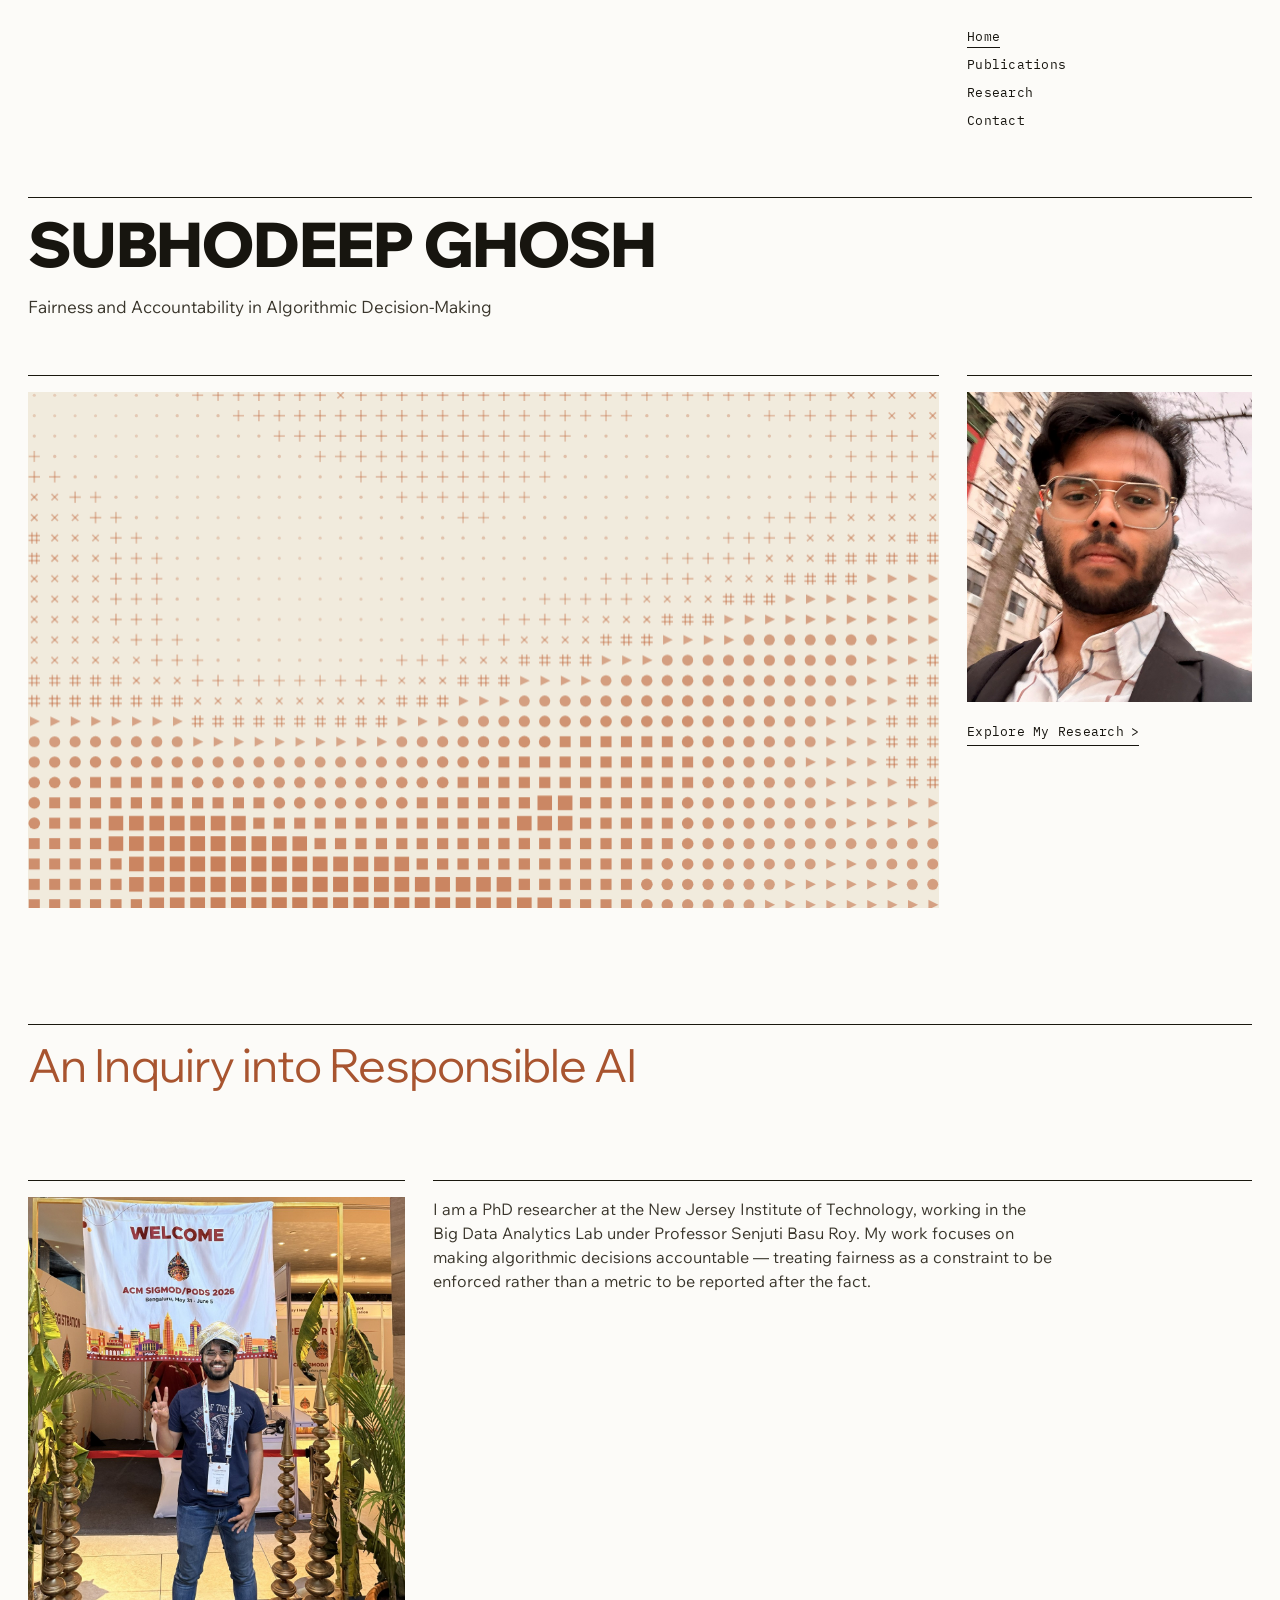
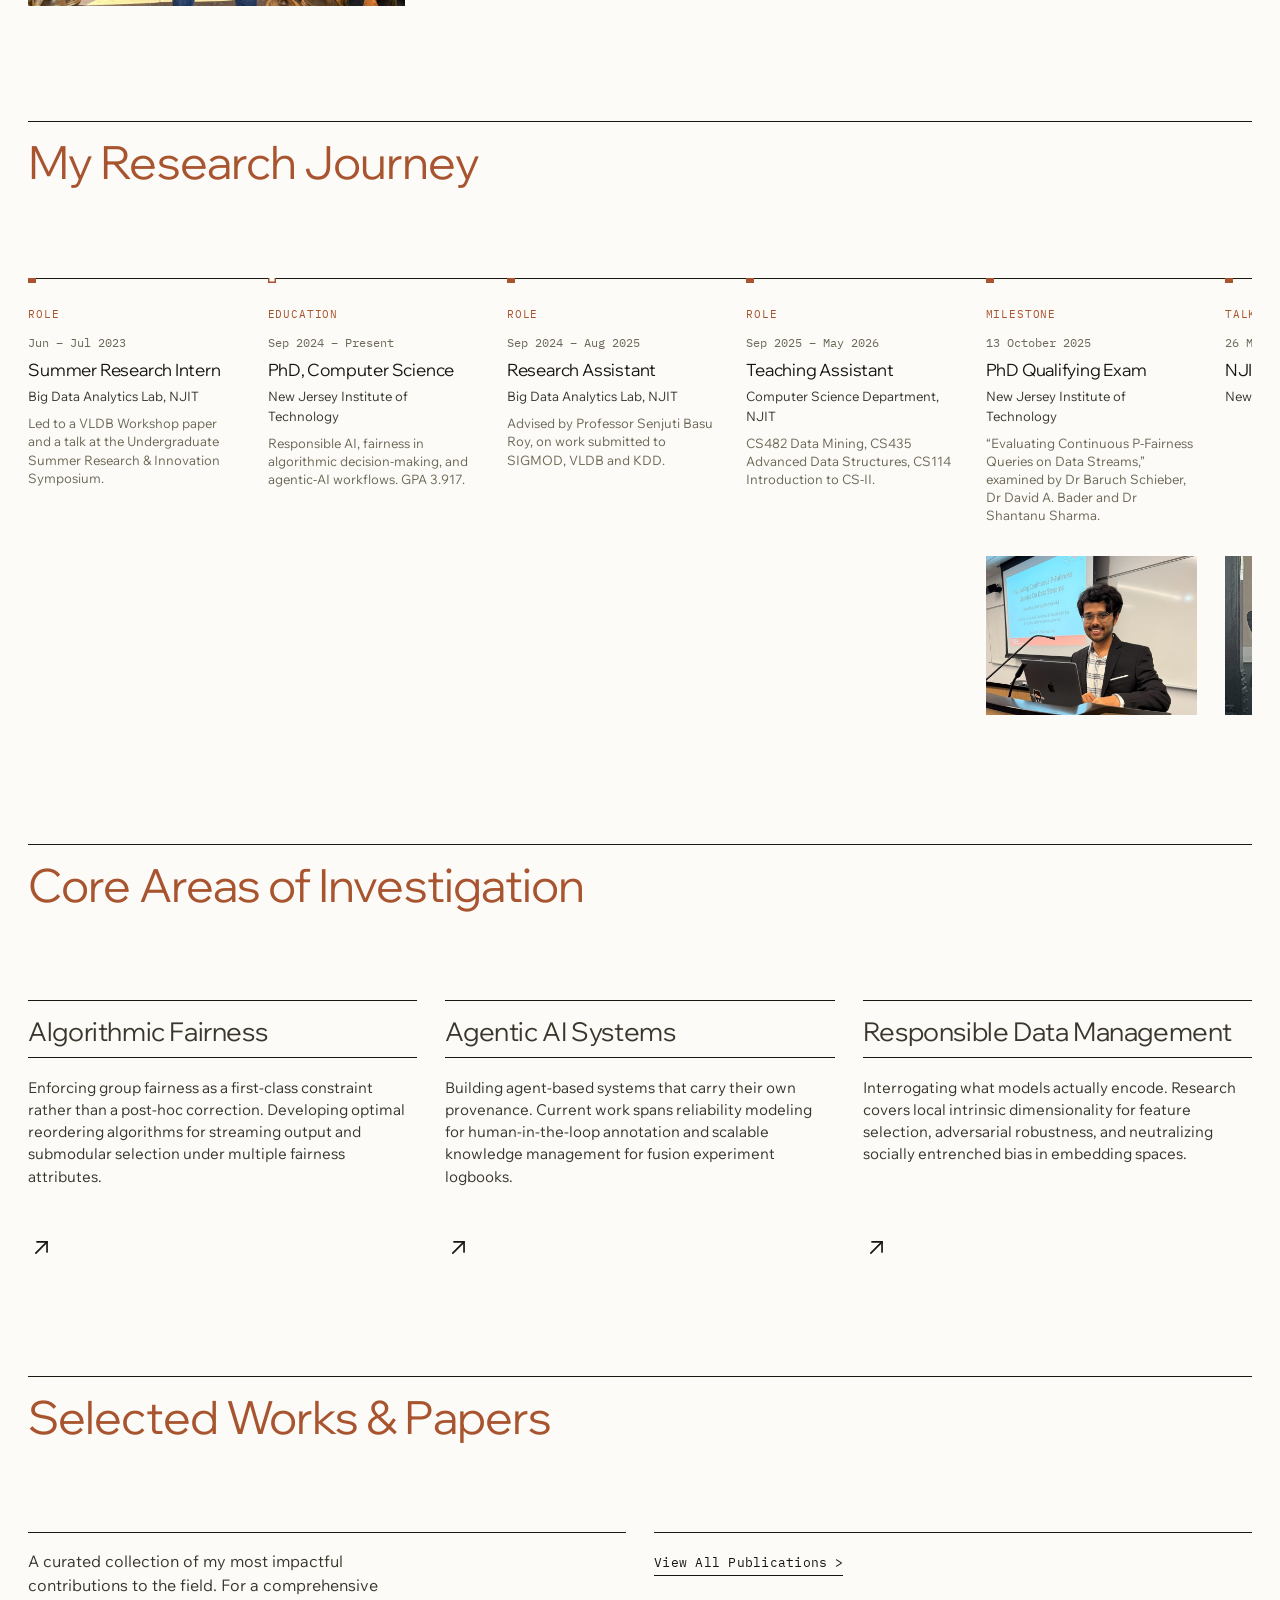
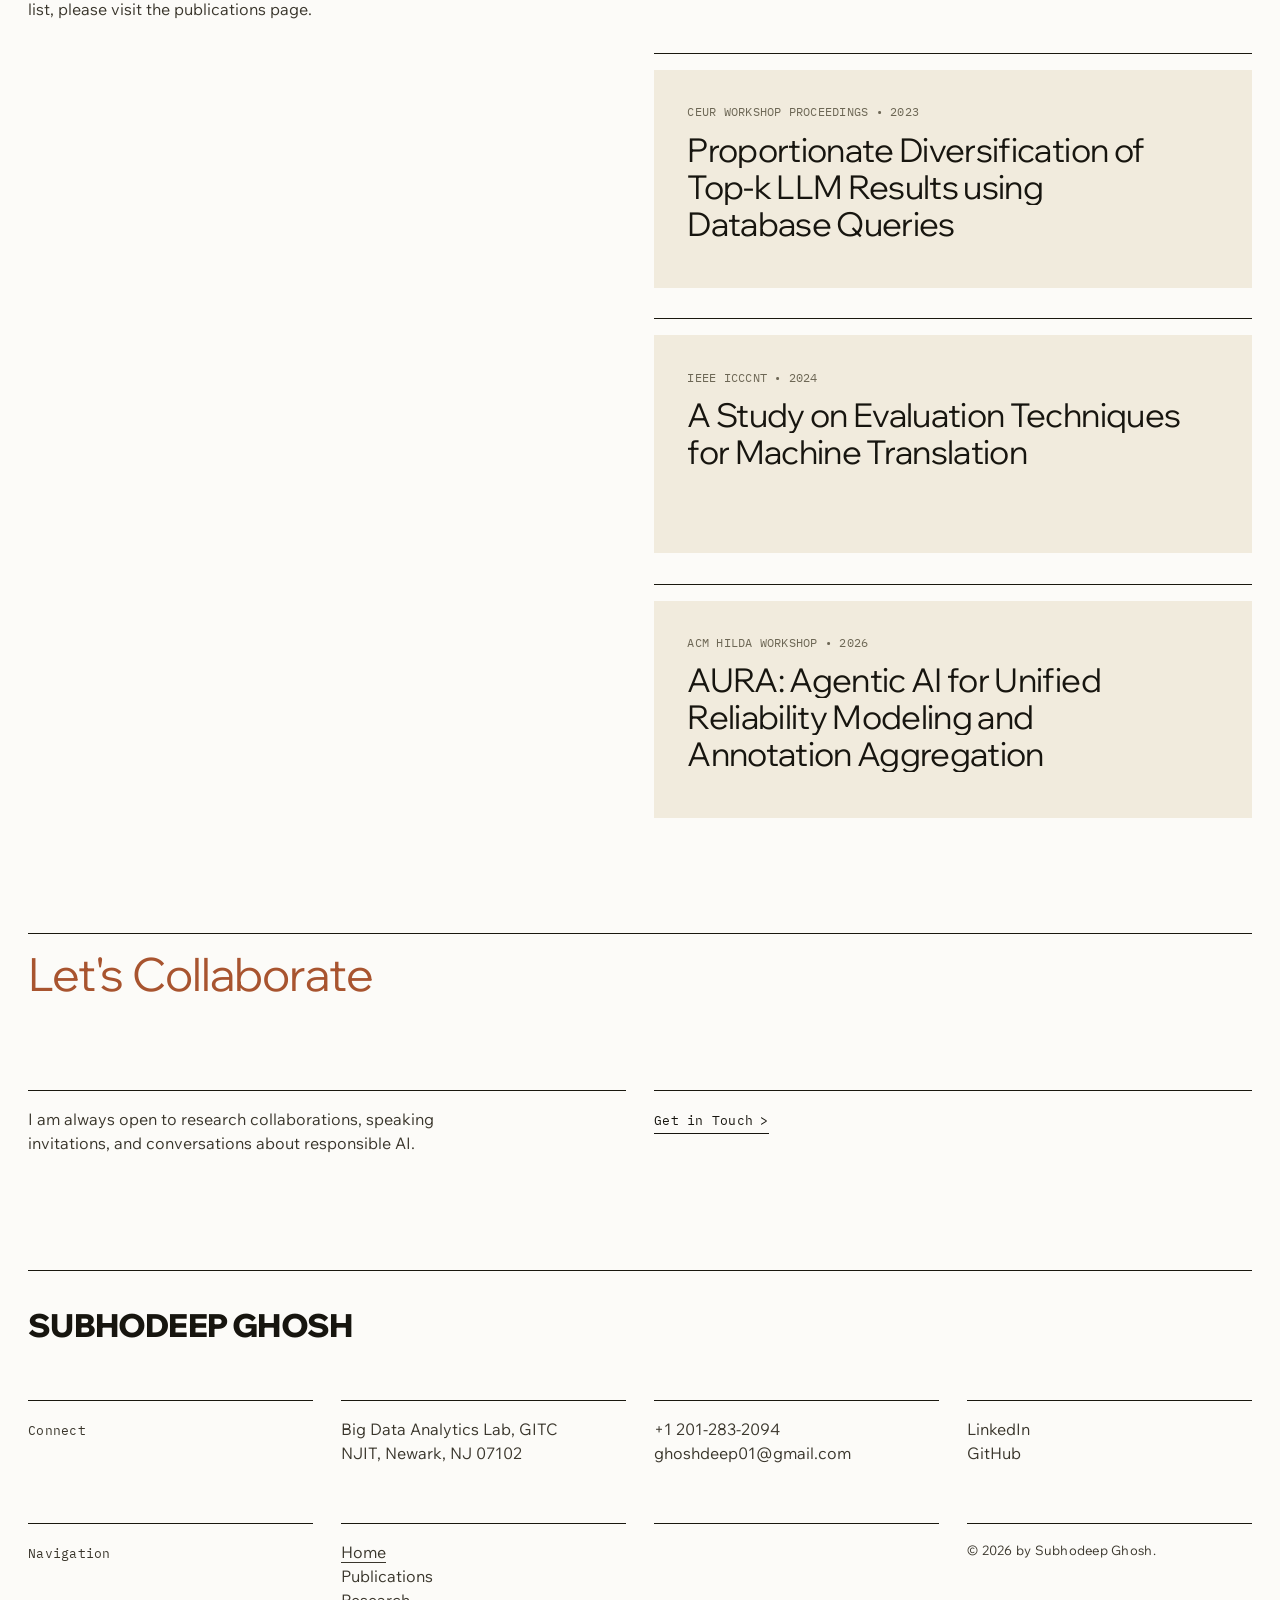
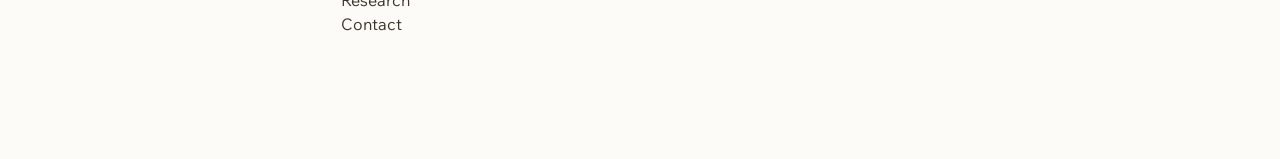
==== index.html @ e64901cf "Add portfolio site Static two-page site built from the supplied reference template: home (hero, abou" ====
<!DOCTYPE html>
<html lang="en">
<head>
<meta charset="utf-8">
<meta name="viewport" content="width=device-width, initial-scale=1">
<title>Subhodeep Ghosh — Fairness and Accountability in Algorithmic Decision-Making</title>
<meta name="description" content="PhD researcher at NJIT working on responsible AI, algorithmic fairness, and agentic-AI workflows.">

<link rel="preconnect" href="https://fonts.googleapis.com">
<link rel="preconnect" href="https://fonts.gstatic.com" crossorigin>
<link href="https://fonts.googleapis.com/css2?family=Wix+Madefor+Display:wght@400..800&family=Wix+Madefor+Text:wght@400..600&family=IBM+Plex+Mono:wght@400;500&display=swap" rel="stylesheet">

<link rel="stylesheet" href="assets/css/style.css">
</head>
<body>

<a class="skip-link" href="#main">Skip to content</a>

<!-- ========== HEADER ========== -->
<header class="site-header">
  <div class="shell header-inner">

    <nav class="site-nav" aria-label="Primary">
      <ul>
        <li><a href="#top" class="is-active" aria-current="page">Home</a></li>
        <li><a href="#publications">Publications</a></li>
        <li><a href="research.html">Research</a></li>
        <li><a href="#contact">Contact</a></li>
      </ul>
    </nav>

  </div>
</header>

<main id="main">

  <!-- ========== HERO ========== -->
  <section class="hero" id="top">
    <div class="shell">

      <div class="hero-title rule-top reveal">
        <h1 class="display">Subhodeep Ghosh</h1>
        <p class="hero-tagline">Fairness and Accountability in Algorithmic Decision-Making</p>
      </div>

      <div class="hero-media">
        <figure class="hero-canvas-wrap rule-top reveal">
          <canvas class="pattern" width="1340" height="760"
                  data-bg="#F1EBDD" data-fg="#C0693F" data-set="mixed"
                  data-seed="7.2" data-cell="26" data-focus="0.48,1.04" data-spread="1.05" data-stretch="1.9"
                  aria-hidden="true"></canvas>
        </figure>

        <div class="hero-side rule-top reveal" data-delay="120">
          <figure class="hero-portrait">
            <!-- swap to portrait-bw.jpg for the reference template's monochrome look -->
            <img src="assets/img/portrait.jpg" alt="Portrait of Subhodeep Ghosh"
                 width="1100" height="1198" fetchpriority="high">
          </figure>
          <a class="arrow-link" href="research.html">Explore My Research</a>
        </div>
      </div>

    </div>
  </section>

  <!-- ========== ABOUT ========== -->
  <section class="section section--about" id="about">
    <div class="shell">

      <div class="section-head rule-top reveal">
        <h2 class="heading">An Inquiry into Responsible AI</h2>
      </div>

      <div class="about-grid">
        <figure class="about-figure rule-top reveal">
          <img src="assets/img/sigmod-2026.jpg" loading="lazy"
               alt="Subhodeep Ghosh at the ACM SIGMOD/PODS 2026 conference in Bengaluru"
               width="1160" height="1260">
        </figure>

        <div class="about-copy rule-top reveal" data-delay="120">
          <p class="lede">
            I am a PhD researcher at the New Jersey Institute of Technology, working in the Big
            Data Analytics Lab under Professor Senjuti Basu Roy. My work focuses on making
            algorithmic decisions accountable — treating fairness as a constraint to be enforced
            rather than a metric to be reported after the fact.
          </p>
        </div>
      </div>

    </div>
  </section>

  <!-- ========== CHRONOLOGY ========== -->
  <section class="section section--timeline" id="journey">
    <div class="shell">

      <div class="section-head rule-top reveal">
        <h2 class="heading">My Research Journey</h2>
      </div>

      <div class="timeline reveal">
        <ol class="timeline-track">

          <li class="tl-item">
            <span class="tl-kind">Role</span>
            <p class="tl-date">Jun &ndash; Jul 2023</p>
            <h3 class="tl-title">Summer Research Intern</h3>
            <p class="tl-org">Big Data Analytics Lab, NJIT</p>
            <p class="tl-note">
              Led to a VLDB Workshop paper and a talk at the Undergraduate Summer Research
              &amp; Innovation Symposium.
            </p>
          </li>

          <li class="tl-item is-current">
            <span class="tl-kind">Education</span>
            <p class="tl-date">Sep 2024 &ndash; Present</p>
            <h3 class="tl-title">PhD, Computer Science</h3>
            <p class="tl-org">New Jersey Institute of Technology</p>
            <p class="tl-note">
              Responsible AI, fairness in algorithmic decision-making, and agentic-AI
              workflows. GPA 3.917.
            </p>
          </li>

          <li class="tl-item">
            <span class="tl-kind">Role</span>
            <p class="tl-date">Sep 2024 &ndash; Aug 2025</p>
            <h3 class="tl-title">Research Assistant</h3>
            <p class="tl-org">Big Data Analytics Lab, NJIT</p>
            <p class="tl-note">
              Advised by Professor Senjuti Basu Roy, on work submitted to SIGMOD, VLDB
              and KDD.
            </p>
          </li>

          <li class="tl-item">
            <span class="tl-kind">Role</span>
            <p class="tl-date">Sep 2025 &ndash; May 2026</p>
            <h3 class="tl-title">Teaching Assistant</h3>
            <p class="tl-org">Computer Science Department, NJIT</p>
            <p class="tl-note">
              CS482 Data Mining, CS435 Advanced Data Structures, CS114 Introduction to CS-II.
            </p>
          </li>

          <li class="tl-item">
            <span class="tl-kind">Milestone</span>
            <p class="tl-date">13 October 2025</p>
            <h3 class="tl-title">PhD Qualifying Exam</h3>
            <p class="tl-org">New Jersey Institute of Technology</p>
            <p class="tl-note">
              &ldquo;Evaluating Continuous P-Fairness Queries on Data Streams,&rdquo; examined by
              Dr Baruch Schieber, Dr David A. Bader and Dr Shantanu Sharma.
            </p>
            <figure class="tl-media">
              <img src="assets/img/qualifying-exam.jpg" loading="lazy"
                   alt="Subhodeep Ghosh presenting his PhD qualifying exam at NJIT"
                   width="800" height="600">
            </figure>
          </li>

          <li class="tl-item">
            <span class="tl-kind">Talk</span>
            <p class="tl-date">26 March 2026</p>
            <h3 class="tl-title">NJIT AI Exploration Day</h3>
            <p class="tl-org">Newark, New Jersey</p>
            <figure class="tl-media">
              <img src="assets/img/ai-exploration-day.jpg" loading="lazy"
                   alt="Subhodeep Ghosh speaking at the podium during NJIT AI Exploration Day"
                   width="800" height="600">
            </figure>
          </li>

          <li class="tl-item">
            <span class="tl-kind">Talk</span>
            <p class="tl-date">27 March 2026</p>
            <h3 class="tl-title">NYU Responsible AI Day</h3>
            <p class="tl-org">New York, New York</p>
            <figure class="tl-media">
              <img src="assets/img/nyu-responsible-ai-day.jpg" loading="lazy"
                   alt="Subhodeep Ghosh with fellow presenters at NYU Responsible AI Day"
                   width="800" height="600">
            </figure>
          </li>

          <li class="tl-item">
            <span class="tl-kind">Talk</span>
            <p class="tl-date">4 June 2026</p>
            <h3 class="tl-title">ACM SIGMOD/PODS 2026</h3>
            <p class="tl-org">Bengaluru, India</p>
            <figure class="tl-media">
              <img src="assets/img/sigmod-2026-talk.jpg" loading="lazy"
                   alt="Subhodeep Ghosh presenting AURA at ACM SIGMOD/PODS 2026 in Bengaluru"
                   width="800" height="600">
            </figure>
          </li>

        </ol>
      </div>

    </div>
  </section>

  <!-- ========== RESEARCH ========== -->
  <section class="section section--research" id="research">
    <div class="shell">

      <div class="section-head rule-top reveal">
        <h2 class="heading">Core Areas of Investigation</h2>
      </div>

      <div class="research-grid">

        <article class="research-card rule-top reveal">
          <h3 class="research-title rule-bottom">Algorithmic Fairness</h3>
          <p>
            Enforcing group fairness as a first-class constraint rather than a post-hoc
            correction. Developing optimal reordering algorithms for streaming output and
            submodular selection under multiple fairness attributes.
          </p>
          <a class="card-link" href="research.html#reordering-stream"
             aria-label="See Algorithmic Fairness projects on the research page">
            <svg viewBox="0 0 24 24" fill="none" stroke="currentColor" stroke-width="1.5"
                 stroke-linecap="round" stroke-linejoin="round" aria-hidden="true">
              <path d="M7 17 17 7"/><path d="M8 7h9v9"/>
            </svg>
          </a>
        </article>

        <article class="research-card rule-top reveal" data-delay="110">
          <h3 class="research-title rule-bottom">Agentic AI Systems</h3>
          <p>
            Building agent-based systems that carry their own provenance. Current work spans
            reliability modeling for human-in-the-loop annotation and scalable knowledge
            management for fusion experiment logbooks.
          </p>
          <a class="card-link" href="research.html#fusion-knowledge"
             aria-label="See Agentic AI Systems projects on the research page">
            <svg viewBox="0 0 24 24" fill="none" stroke="currentColor" stroke-width="1.5"
                 stroke-linecap="round" stroke-linejoin="round" aria-hidden="true">
              <path d="M7 17 17 7"/><path d="M8 7h9v9"/>
            </svg>
          </a>
        </article>

        <article class="research-card rule-top reveal" data-delay="220">
          <h3 class="research-title rule-bottom">Responsible Data Management</h3>
          <p>
            Interrogating what models actually encode. Research covers local intrinsic
            dimensionality for feature selection, adversarial robustness, and neutralizing
            socially entrenched bias in embedding spaces.
          </p>
          <a class="card-link" href="research.html#lid-feature-selection"
             aria-label="See Responsible Data Management projects on the research page">
            <svg viewBox="0 0 24 24" fill="none" stroke="currentColor" stroke-width="1.5"
                 stroke-linecap="round" stroke-linejoin="round" aria-hidden="true">
              <path d="M7 17 17 7"/><path d="M8 7h9v9"/>
            </svg>
          </a>
        </article>

      </div>

    </div>
  </section>

  <!-- ========== PUBLICATIONS ========== -->
  <section class="section section--works" id="publications">
    <div class="shell">

      <div class="section-head rule-top reveal">
        <h2 class="heading">Selected Works &amp; Papers</h2>
      </div>

      <div class="works-grid">

        <div class="works-aside">
          <div class="works-aside-inner rule-top reveal">
            <p>
              A curated collection of my most impactful contributions to the field. For a
              comprehensive list, please visit the publications page.
            </p>
          </div>
        </div>

        <div class="works-list">

          <div class="works-cta rule-top reveal">
            <a class="arrow-link" href="#publications">View All Publications</a>
          </div>

          <article class="pub rule-top reveal">
            <a class="pub-card" target="_blank" rel="noopener" href="https://ceur-ws.org/Vol-3462/">
              <p class="pub-meta">CEUR Workshop Proceedings &bull; 2023</p>
              <h3 class="pub-title lines">
                <span class="line"><span>Proportionate Diversification of</span></span>
                <span class="line"><span>Top-k LLM Results using</span></span>
                <span class="line"><span>Database Queries</span></span>
              </h3>
            </a>
          </article>

          <article class="pub rule-top reveal">
            <a class="pub-card" target="_blank" rel="noopener" href="https://doi.org/10.1109/ICCCNT61001.2024.10723917">
              <p class="pub-meta">IEEE ICCCNT &bull; 2024</p>
              <h3 class="pub-title lines">
                <span class="line"><span>A Study on Evaluation Techniques</span></span>
                <span class="line"><span>for Machine Translation</span></span>
              </h3>
            </a>
          </article>

          <article class="pub rule-top reveal">
            <a class="pub-card" target="_blank" rel="noopener" href="https://doi.org/10.1145/3814573.3814946">
              <p class="pub-meta">ACM HILDA Workshop &bull; 2026</p>
              <h3 class="pub-title lines">
                <span class="line"><span>AURA: Agentic AI for Unified</span></span>
                <span class="line"><span>Reliability Modeling and</span></span>
                <span class="line"><span>Annotation Aggregation</span></span>
              </h3>
            </a>
          </article>

        </div>
      </div>

    </div>
  </section>

  <!-- ========== CONTACT ========== -->
  <section class="section section--contact" id="contact">
    <div class="shell">

      <div class="section-head rule-top reveal">
        <h2 class="heading">Let's Collaborate</h2>
      </div>

      <div class="contact-grid">
        <div class="rule-top reveal">
          <p class="lede">
            I am always open to research collaborations, speaking<br>
            invitations, and conversations about responsible AI.
          </p>
        </div>
        <div class="rule-top reveal" data-delay="120">
          <a class="arrow-link" href="mailto:ghoshdeep01@gmail.com">Get in Touch</a>
        </div>
      </div>

    </div>
  </section>

</main>

<!-- ========== FOOTER ========== -->
<footer class="site-footer">
  <div class="shell">

    <div class="footer-brand rule-top">
      <span class="footer-wordmark">Subhodeep Ghosh</span>
    </div>

    <div class="footer-row">
      <div class="footer-cell rule-top"><span class="label">Connect</span></div>
      <div class="footer-cell rule-top">
        <address>Big Data Analytics Lab, GITC<br>NJIT, Newark, NJ 07102</address>
      </div>
      <div class="footer-cell rule-top">
        <a href="tel:+12012832094">+1 201-283-2094</a><br>
        <a href="mailto:ghoshdeep01@gmail.com">ghoshdeep01@gmail.com</a>
      </div>
      <div class="footer-cell rule-top">
        <a href="https://www.linkedin.com/in/subhodeep-ghosh-461b14257/" target="_blank" rel="noopener">LinkedIn</a><br>
        <a href="https://github.com/Subhodeep01" target="_blank" rel="noopener">GitHub</a>
      </div>
    </div>

    <div class="footer-row">
      <div class="footer-cell rule-top"><span class="label">Navigation</span></div>
      <div class="footer-cell rule-top">
        <a href="#top" class="is-active">Home</a><br>
        <a href="#publications">Publications</a><br>
        <a href="research.html">Research</a><br>
        <a href="#contact">Contact</a>
      </div>
      <!-- kept empty so the copyright stays in column 4 -->
      <div class="footer-cell rule-top"></div>
      <div class="footer-cell rule-top">
        <p class="footer-legal">&copy; 2026 by Subhodeep Ghosh.</p>
      </div>
    </div>

  </div>
</footer>

<script src="assets/js/main.js"></script>
</body>
</html>
---- assets/css/style.css ----
/* =========================================================
   Dr. Kaelen Valerius — Portfolio
   Editorial / Swiss-grid template
   ---------------------------------------------------------
   1.  Tokens
   2.  Reset & base
   3.  Type scale
   4.  Layout primitives (shell, rules, grids)
   5.  Header
   6.  Hero
   7.  About
   8.  Research
   9.  Publications
   10. Contact
   11. Footer
   12. Motion / reveal
   13. Responsive
   ========================================================= */


/* ---------- 1. Tokens ---------- */
:root {
  /* colour */
  /* "Ledger" — warm paper and oxblood. Chosen to echo records and
     provenance rather than the usual blue-violet AI palette, and to
     sit in the same warm family as the photography. */
  --bg:            #fcfbf8;   /* paper */
  --ink:           #17150f;
  --ink-soft:      #3a362c;
  --ink-muted:     #6d6755;   /* 4.75:1 on --surface, clears AA at 13px */
  --rule:          #1a180f;
  --rule-soft:     #dcd6c8;
  --surface:       #f1ebdd;   /* publication card */
  --accent:        #a8542f;   /* oxblood; 5.11:1 on --bg, clears AA at any size.
                                 The canvas bands use a lighter #C0693F on purpose —
                                 decorative marks, not text. */

  /* type */
  --font-display: "Wix Madefor Display", "Archivo", "Helvetica Neue", Helvetica, Arial, sans-serif;
  --font-body:    "Wix Madefor Text", "Archivo", "Helvetica Neue", Helvetica, Arial, sans-serif;
  --font-mono:    "IBM Plex Mono", "SFMono-Regular", Consolas, "Liberation Mono", monospace;

  /* rhythm */
  --gutter:       clamp(18px, 2.2vw, 40px);
  --col-gap:      clamp(20px, 2.2vw, 34px);
  --section-gap:  clamp(72px, 9vw, 150px);
  --head-gap:     clamp(48px, 7vw, 118px);
  --rule-pad:     16px;

  /* motion */
  --ease:  cubic-bezier(0.22, 0.61, 0.36, 1);
  --dur:   0.85s;
}


/* ---------- 2. Reset & base ---------- */
*, *::before, *::after { box-sizing: border-box; }

html { -webkit-text-size-adjust: 100%; scroll-behavior: smooth; }

body {
  margin: 0;
  background: var(--bg);
  color: var(--ink-soft);
  font-family: var(--font-body);
  font-size: clamp(14.5px, 1.25vw, 17px);
  line-height: 1.5;
  font-weight: 400;
  -webkit-font-smoothing: antialiased;
  -moz-osx-font-smoothing: grayscale;
  overflow-x: hidden;
}

img, canvas, svg { display: block; max-width: 100%; }
img { height: auto; }

p { margin: 0 0 1em; }
p:last-child { margin-bottom: 0; }

h1, h2, h3, h4 { margin: 0; font-weight: 400; }

a { color: inherit; }

address { font-style: normal; }

ul { margin: 0; padding: 0; list-style: none; }

.skip-link {
  position: absolute;
  left: -9999px;
  top: 0;
  z-index: 100;
  background: var(--ink);
  color: #fff;
  padding: 10px 16px;
  font-family: var(--font-mono);
  font-size: 13px;
}
.skip-link:focus { left: 0; }

:focus-visible {
  outline: 2px solid var(--ink);
  outline-offset: 3px;
}


/* ---------- 3. Type scale ---------- */
.display {
  font-family: var(--font-display);
  font-weight: 800;
  font-size: clamp(34px, 4.85vw, 104px);
  line-height: 0.98;
  letter-spacing: -0.028em;
  color: var(--ink);
  text-transform: uppercase;
}

.heading {
  font-family: var(--font-display);
  font-weight: 400;
  font-size: clamp(28px, 3.6vw, 76px);
  line-height: 1.08;
  letter-spacing: -0.02em;
  color: var(--accent);
}

.hero-tagline {
  font-size: clamp(15px, 1.32vw, 26px);
  line-height: 1.4;
  color: var(--ink-soft);
  margin: clamp(14px, 1.6vw, 24px) 0 0;
}

.lede {
  font-size: clamp(14.5px, 1.25vw, 17px);
  line-height: 1.5;
  color: var(--ink-soft);
  max-width: 62ch;
}

/* small mono label — nav, eyebrows, footer headers */
.label,
.pub-meta,
.site-nav a,
.arrow-link,
.footer-legal {
  font-family: var(--font-mono);
  font-size: clamp(13px, 0.95vw, 14.5px);
  letter-spacing: 0.02em;
  line-height: 1.55;
}


/* ---------- 4. Layout primitives ---------- */
.shell {
  width: 100%;
  max-width: 1920px;
  margin-inline: auto;
  padding-inline: var(--gutter);
}

/* The signature motif: a hairline above every block. */
.rule-top {
  border-top: 1px solid var(--rule);
  padding-top: var(--rule-pad);
}

.rule-bottom {
  border-bottom: 1px solid var(--rule);
  padding-bottom: 10px;
}

.section { padding-block: var(--section-gap) 0; }

.section-head { margin-bottom: var(--head-gap); }


/* ---------- 5. Header ---------- */
.site-header { padding-top: clamp(16px, 1.8vw, 26px); }

/* the nav sits on column 4 of the same grid the footer uses */
.header-inner {
  display: grid;
  grid-template-columns: repeat(4, minmax(0, 1fr));
  gap: var(--col-gap);
  align-items: start;
  padding-bottom: clamp(28px, 5vw, 82px);
}

.site-nav { grid-column: 4 / 5; }

.site-nav ul {
  display: flex;
  flex-direction: column;
  gap: 3px;
}

.site-nav a {
  display: inline-block;
  color: var(--ink);
  text-decoration: none;
  border-bottom: 1px solid transparent;
  transition: border-color 0.25s var(--ease);
}

.site-nav a.is-active,
.site-nav a:hover,
.site-nav a:focus-visible { border-bottom-color: currentColor; }


/* ---------- 6. Hero ---------- */
.hero-title { padding-bottom: clamp(22px, 3vw, 40px); }

/* canvas spans columns 1–3, portrait takes column 4 */
.hero-media {
  display: grid;
  grid-template-columns: repeat(4, minmax(0, 1fr));
  gap: var(--col-gap);
  align-items: start;
  padding-top: clamp(10px, 1.4vw, 20px);
}

.hero-canvas-wrap { margin: 0; grid-column: 1 / 4; }

.hero-side { grid-column: 4 / 5; }

.hero-canvas-wrap .pattern {
  width: 100%;
  height: auto;
  aspect-ratio: 1340 / 760;
}

.hero-side {
  display: flex;
  flex-direction: column;
  gap: clamp(16px, 1.6vw, 26px);
}

.hero-portrait { margin: 0; overflow: hidden; }

.hero-portrait img {
  width: 100%;
  aspect-ratio: 900 / 980;
  object-fit: cover;
  transform: scale(1.02);
  transition: transform 1.4s var(--ease);
}

.hero-portrait:hover img { transform: scale(1.06); }

/* arrow links — "Explore My Research >" */
.arrow-link {
  display: inline-flex;
  align-items: baseline;
  gap: 0.55em;
  color: var(--ink);
  text-decoration: none;
  border-bottom: 1px solid currentColor;
  padding-bottom: 2px;
  align-self: flex-start;
  width: max-content;
}

.arrow-link::after {
  content: ">";
  display: inline-block;
  transition: transform 0.35s var(--ease);
}

.arrow-link:hover::after,
.arrow-link:focus-visible::after { transform: translateX(5px); }


/* ---------- 7. About ---------- */
.about-grid {
  display: grid;
  grid-template-columns: minmax(0, 0.46fr) minmax(0, 1fr);
  gap: var(--col-gap);
  align-items: start;
}

.about-figure { margin: 0; overflow: hidden; }

.about-figure img {
  width: 100%;
  aspect-ratio: 1160 / 1260;
  object-fit: cover;
}

.about-copy { min-height: 1px; }


/* ---------- 8. Research ---------- */
.research-grid {
  display: grid;
  grid-template-columns: repeat(3, minmax(0, 1fr));
  gap: var(--col-gap);
  /* stretch (not start) so the cards share a height and the
     bottom link icons line up across all three */
  align-items: stretch;
}

.research-card { display: flex; flex-direction: column; }

.research-title {
  font-family: var(--font-display);
  font-weight: 400;
  font-size: clamp(21px, 2.05vw, 34px);
  line-height: 1.12;
  letter-spacing: -0.015em;
  color: var(--ink-soft);
  margin-bottom: clamp(14px, 1.5vw, 22px);
}

.research-card p {
  font-size: clamp(13.5px, 1.16vw, 16px);
  max-width: 46ch;
}

/* icon-only link out to the matching project on the research page.
   margin-top:auto floats it to the card's baseline so the three
   cards line up regardless of how long their copy runs. */
.card-link {
  margin-top: auto;
  padding-top: clamp(20px, 2.4vw, 36px);
  color: var(--ink);
  align-self: flex-start;
  line-height: 0;
}

.card-link svg {
  width: clamp(26px, 2.1vw, 34px);
  height: auto;
  transition: transform 0.35s var(--ease);
}

.card-link:hover svg,
.card-link:focus-visible svg { transform: translate(3px, -3px); }

/* icon + mono label, used for pre-print / repo links */
.icon-link {
  display: inline-flex;
  align-items: center;
  gap: 0.5em;
  font-family: var(--font-mono);
  font-size: clamp(12px, 0.9vw, 13.5px);
  letter-spacing: 0.02em;
  color: var(--ink);
  text-decoration: none;
  border-bottom: 1px solid currentColor;
  padding-bottom: 3px;
  width: max-content;
  max-width: 100%;
}

.icon-link svg {
  width: 1.15em;
  height: 1.15em;
  flex: none;
  transition: transform 0.35s var(--ease);
}

.icon-link:hover svg,
.icon-link:focus-visible svg { transform: translateX(2px); }


/* ---------- 8a. Research journey (horizontal timeline) ----------
   A scrolling row of entries hung off a single hairline axis.
   The axis is the track's border-top; each entry marks it with
   an accent tick.
   -------------------------------------------------------- */
.timeline {
  overflow-x: auto;
  overflow-y: hidden;
  scroll-snap-type: x proximity;
  padding-bottom: 14px;
  scrollbar-width: thin;
  scrollbar-color: var(--ink-muted) var(--rule-soft);
  -webkit-overflow-scrolling: touch;
}

.timeline::-webkit-scrollbar { height: 5px; }
.timeline::-webkit-scrollbar-track { background: var(--rule-soft); }
.timeline::-webkit-scrollbar-thumb { background: var(--ink-muted); }

.timeline-track {
  display: flex;
  gap: var(--col-gap);
  list-style: none;
  margin: 0;
  padding: 0;
  border-top: 1px solid var(--rule);
  width: max-content;
  min-width: 100%;
}

.tl-item {
  position: relative;
  display: flex;
  flex-direction: column;
  flex: 0 0 clamp(208px, 16.5vw, 276px);
  padding-top: clamp(20px, 2.2vw, 32px);
  scroll-snap-align: start;
}

/* tick straddling the axis */
.tl-item::before {
  content: "";
  position: absolute;
  top: -4px;
  left: 0;
  width: 8px;
  height: 8px;
  background: var(--accent);
}

/* the in-progress entry reads as an outline rather than a solid */
.tl-item.is-current::before {
  background: var(--bg);
  box-shadow: inset 0 0 0 1.5px var(--accent);
}

.tl-kind {
  display: block;
  font-family: var(--font-mono);
  font-size: clamp(10.5px, 0.72vw, 12px);
  letter-spacing: 0.08em;
  text-transform: uppercase;
  color: var(--accent);
  margin-bottom: clamp(8px, 0.9vw, 13px);
}

.tl-date {
  font-family: var(--font-mono);
  font-size: clamp(12px, 0.9vw, 13.5px);
  color: var(--ink-muted);
  margin-bottom: clamp(5px, 0.6vw, 9px);
}

.tl-title {
  font-family: var(--font-display);
  font-weight: 400;
  font-size: clamp(17px, 1.32vw, 23px);
  line-height: 1.16;
  letter-spacing: -0.012em;
  color: var(--ink);
  margin-bottom: clamp(5px, 0.6vw, 9px);
}

.tl-org {
  font-size: clamp(13px, 1.02vw, 15px);
  color: var(--ink-soft);
  margin-bottom: clamp(5px, 0.6vw, 9px);
}

.tl-note {
  font-size: clamp(12.5px, 0.95vw, 14px);
  line-height: 1.45;
  color: var(--ink-muted);
}

/* optional photo on an entry — sits last so the text of every
   entry stays aligned to the axis whether or not it has one */
/* margin-top:auto drops every photo to the foot of its entry.
   The row is a flex container, so all entries share a height —
   and since the photos share a width and a 4:3 ratio, aligning
   their bottoms aligns their tops too, regardless of how much
   text sits above them. */
.tl-media {
  margin: 0;
  margin-top: auto;
  padding-top: clamp(13px, 1.5vw, 20px);
  overflow: hidden;
}

.tl-media img {
  display: block;
  width: 100%;
  aspect-ratio: 4 / 3;
  object-fit: cover;
  transition: transform 1.2s var(--ease);
}

.tl-media:hover img { transform: scale(1.04); }

@media (max-width: 640px) {
  .tl-item { flex-basis: 76vw; }
}


/* ---------- 9. Publications ---------- */
.works-grid {
  display: grid;
  grid-template-columns: minmax(0, 1fr) minmax(0, 1fr);
  gap: var(--col-gap);
  align-items: start;
}

/* scrolls with the page — the reference does not pin this */
.works-aside-inner p { max-width: 37ch; }

.works-list { display: flex; flex-direction: column; }

.works-cta { padding-bottom: clamp(40px, 6vw, 92px); }

.pub { padding-bottom: clamp(20px, 2.4vw, 38px); }
.pub:last-child { padding-bottom: 0; }

.pub-card {
  display: block;
  background: var(--surface);
  text-decoration: none;
  padding: clamp(24px, 2.6vw, 44px);
  min-height: clamp(170px, 17vw, 264px);
  transition: background 0.4s var(--ease);
}

.pub-card:hover { background: #e9e1ce; }

.pub-meta {
  font-size: clamp(12px, 0.9vw, 13.5px);
  color: var(--ink-muted);
  text-transform: uppercase;
  margin-bottom: clamp(6px, 0.7vw, 12px);
}

.pub-title {
  font-family: var(--font-display);
  font-weight: 400;
  font-size: clamp(24px, 2.58vw, 50px);
  line-height: 1.12;
  letter-spacing: -0.02em;
  color: var(--ink);
}

/* masked line-by-line reveal */
.lines .line {
  display: block;
  overflow: hidden;
}

.lines .line > span {
  display: block;
  transform: translateY(110%);
  transition: transform 0.95s var(--ease);
  transition-delay: calc(var(--i, 0) * 90ms);
}

.reveal.is-in .lines .line > span,
.lines.is-in .line > span { transform: translateY(0); }


/* ---------- 10. Contact ---------- */
.contact-grid {
  display: grid;
  grid-template-columns: minmax(0, 1fr) minmax(0, 1fr);
  gap: var(--col-gap);
  align-items: start;
}


/* ---------- 11. Footer ---------- */
.site-footer {
  padding-top: var(--section-gap);
  padding-bottom: clamp(44px, 6vw, 96px);
}

.footer-brand {
  display: flex;
  align-items: center;
  gap: clamp(10px, 1vw, 18px);
  color: var(--ink);
  padding-top: clamp(24px, 3vw, 44px);
  padding-bottom: clamp(34px, 4.6vw, 72px);
}

.footer-wordmark {
  font-family: var(--font-display);
  font-weight: 800;
  font-size: clamp(20px, 2.5vw, 42px);
  letter-spacing: -0.025em;
  line-height: 1;
  text-transform: uppercase;
  color: var(--ink);
}

.footer-row {
  display: grid;
  grid-template-columns: repeat(4, minmax(0, 1fr));
  gap: var(--col-gap);
  padding-bottom: clamp(30px, 3.6vw, 58px);
}

.footer-cell { min-height: clamp(64px, 6vw, 96px); }

.footer-cell a {
  text-decoration: none;
  border-bottom: 1px solid transparent;
  transition: border-color 0.25s var(--ease);
}

.footer-cell a.is-active,
.footer-cell a:hover,
.footer-cell a:focus-visible { border-bottom-color: currentColor; }

.label { color: var(--ink-soft); }

.footer-legal { color: var(--ink-soft); font-family: var(--font-body); }


/* ---------- 12. Motion / reveal ---------- */
.reveal {
  opacity: 0;
  transform: translateY(28px);
  transition:
    opacity var(--dur) var(--ease),
    transform var(--dur) var(--ease);
  transition-delay: var(--reveal-delay, 0ms);
}

.reveal.is-in {
  opacity: 1;
  transform: none;
}

/* keep the canvas pattern from flashing before it paints */
.pattern { background: transparent; }

@media (prefers-reduced-motion: reduce) {
  html { scroll-behavior: auto; }

  .reveal { opacity: 1; transform: none; transition: none; }
  .lines .line > span { transform: none; transition: none; }
  .hero-portrait img { transition: none; transform: none; }
  .arrow-link::after { transition: none; }
}


/* ---------- 13. Responsive ---------- */
@media (max-width: 1100px) {
  .research-grid { grid-template-columns: repeat(2, minmax(0, 1fr)); }
  .research-grid .research-card:last-child { grid-column: 1 / -1; }
  .research-card p { max-width: 60ch; }
}

@media (max-width: 860px) {
  :root { --rule-pad: 13px; }

  .header-inner {
    display: flex;
    align-items: flex-start;
    justify-content: flex-end; /* nav is the only child */
    padding-bottom: 34px;
  }

  .site-nav ul { align-items: flex-end; }

  .hero-media,
  .about-grid,
  .works-grid,
  .contact-grid { grid-template-columns: minmax(0, 1fr); }

  .hero-canvas-wrap,
  .hero-side { grid-column: 1 / -1; }

  .hero-portrait img { aspect-ratio: 4 / 3; }

  .about-figure img { aspect-ratio: 4 / 3; }

  .research-grid { grid-template-columns: minmax(0, 1fr); }
  .research-grid .research-card:last-child { grid-column: auto; }

  .works-aside { margin-bottom: clamp(30px, 6vw, 54px); }

  .footer-row { grid-template-columns: repeat(2, minmax(0, 1fr)); }
}

@media (max-width: 520px) {
  .footer-row { grid-template-columns: minmax(0, 1fr); }
  .footer-cell { min-height: 0; padding-bottom: 4px; }
  .footer-row { gap: 22px; }
}
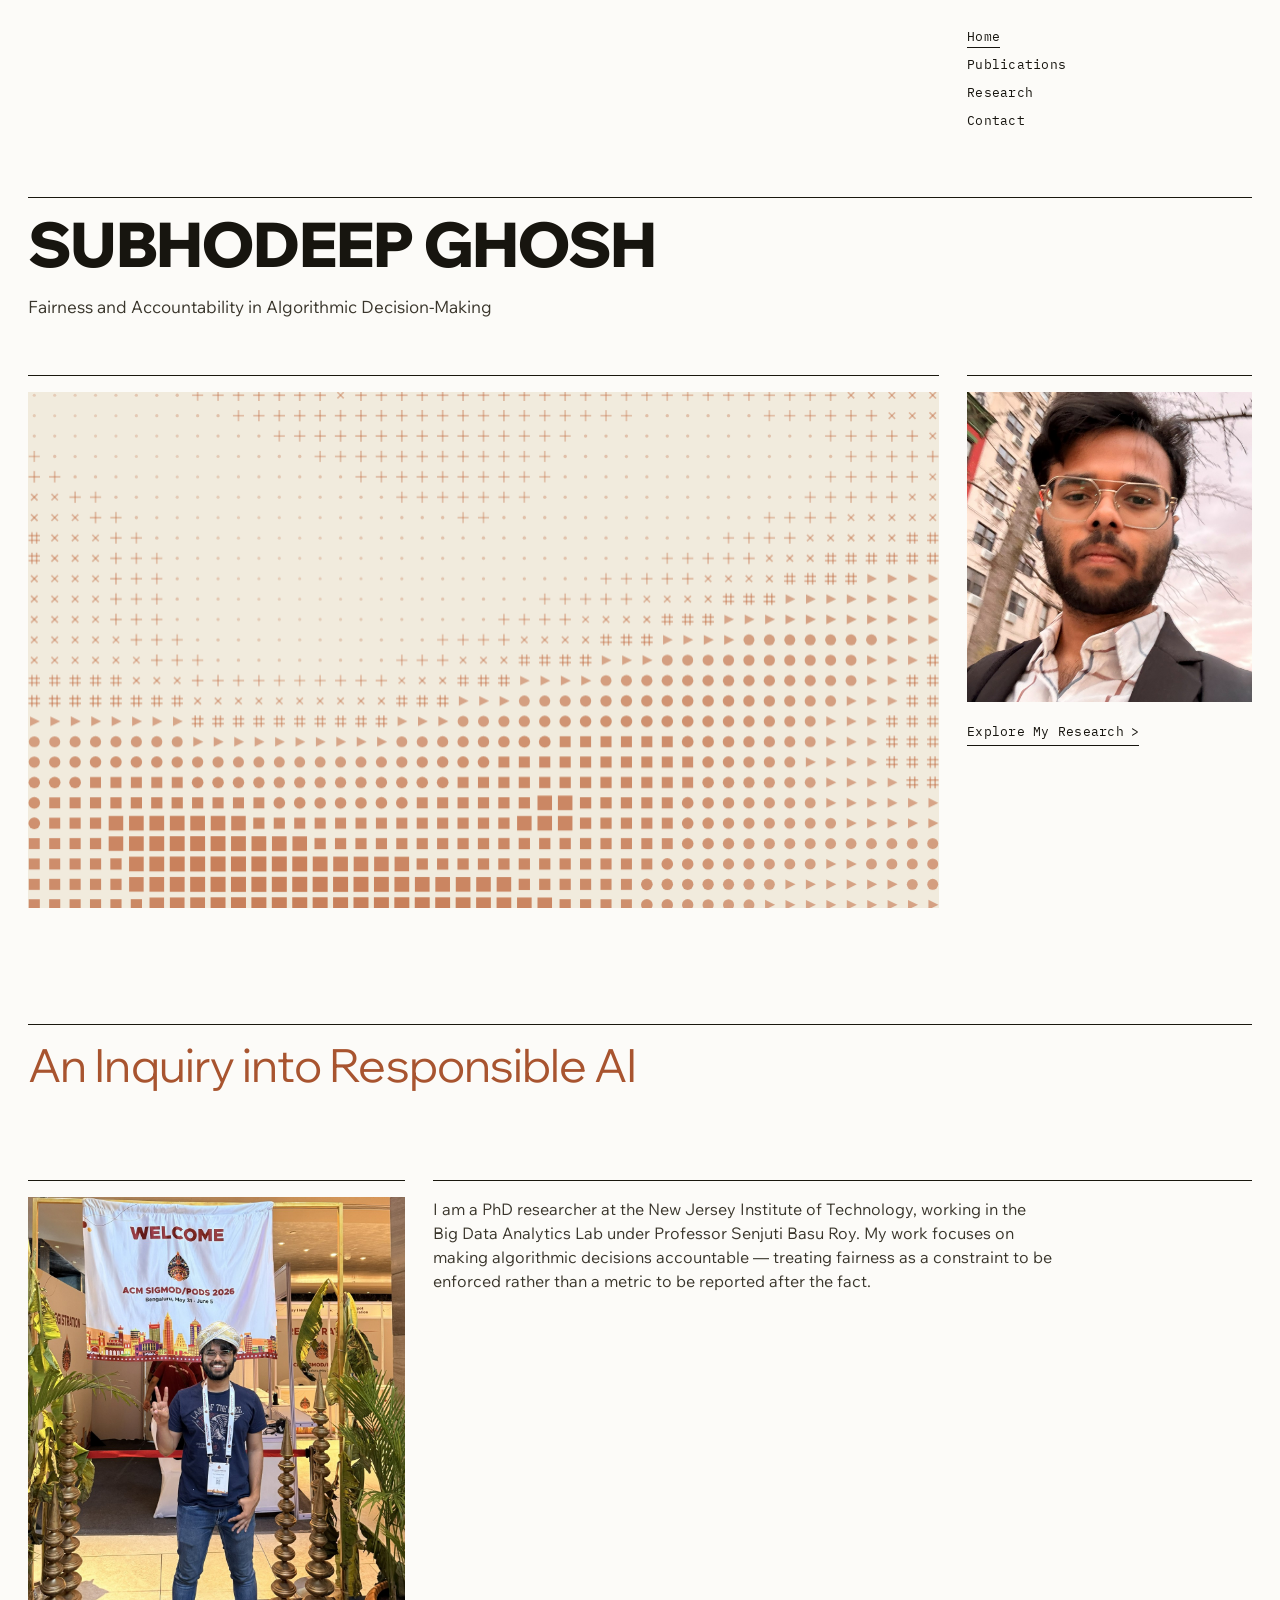
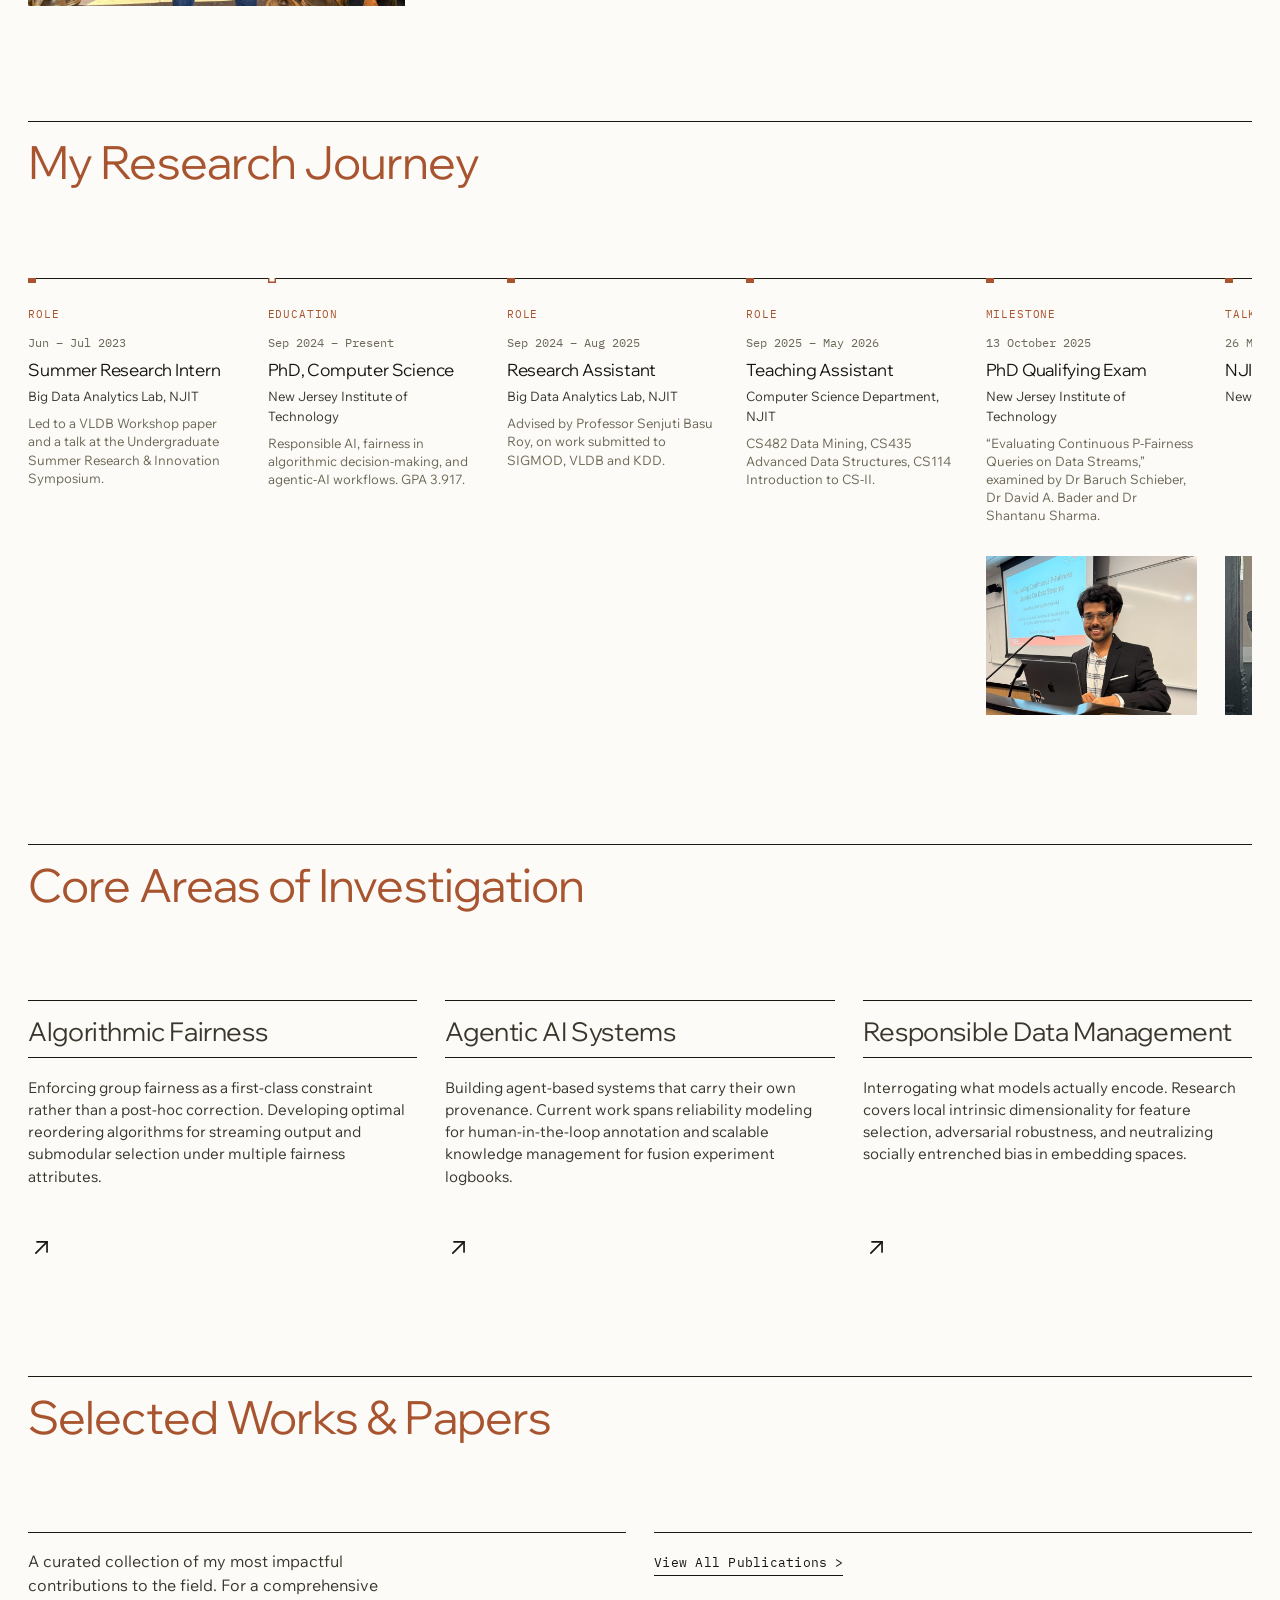
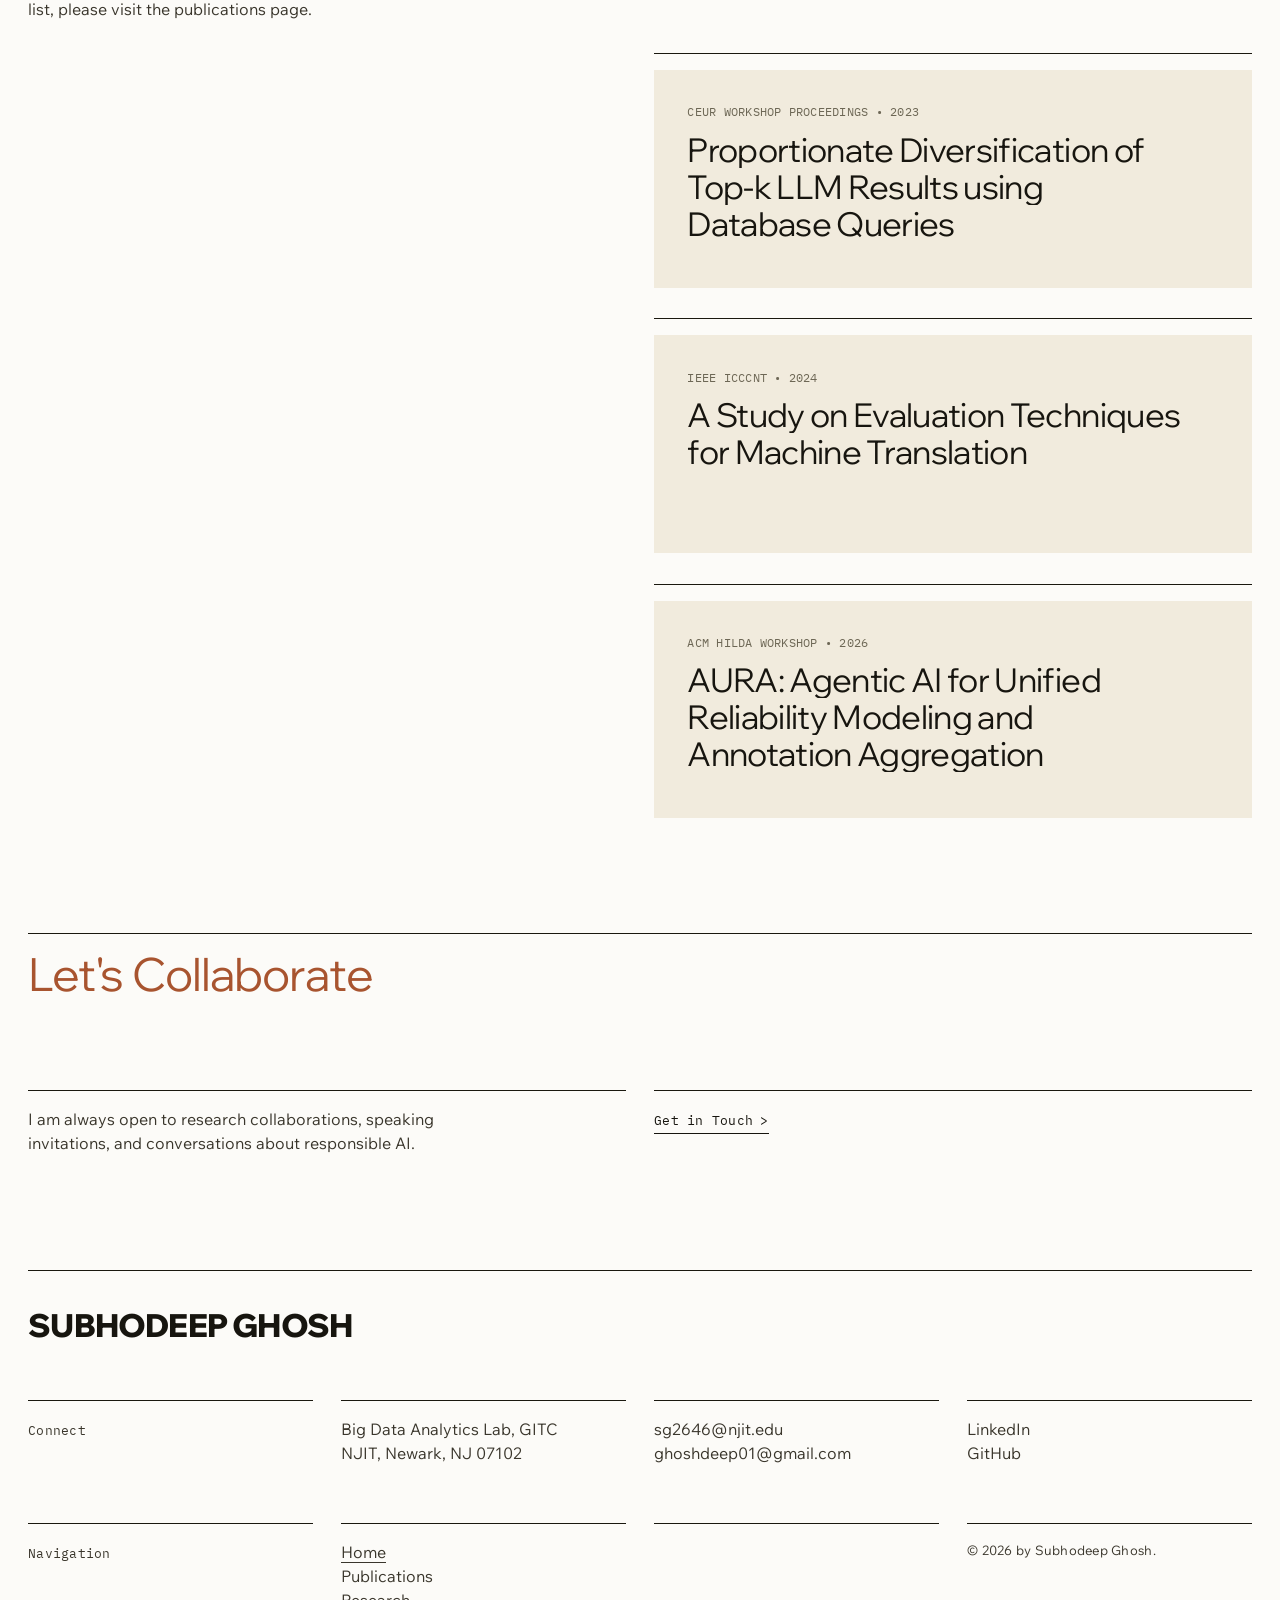
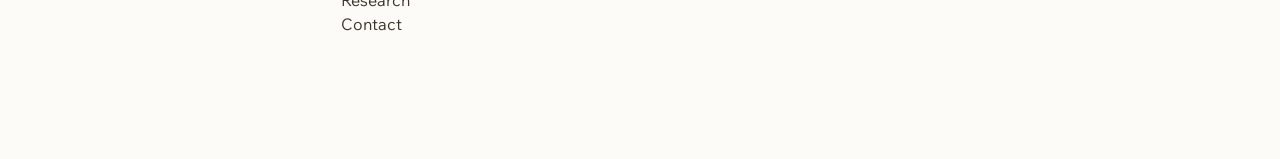
==== commit d0b5c6e5: "Swap phone number for NJIT address in footer Drops the personal phone number from both footers and l" ====
--- a/index.html
+++ b/index.html
@@ -369,7 +369,7 @@
         <address>Big Data Analytics Lab, GITC<br>NJIT, Newark, NJ 07102</address>
       </div>
       <div class="footer-cell rule-top">
-        <a href="tel:+12012832094">+1 201-283-2094</a><br>
+        <a href="mailto:sg2646@njit.edu">sg2646@njit.edu</a><br>
         <a href="mailto:ghoshdeep01@gmail.com">ghoshdeep01@gmail.com</a>
       </div>
       <div class="footer-cell rule-top">
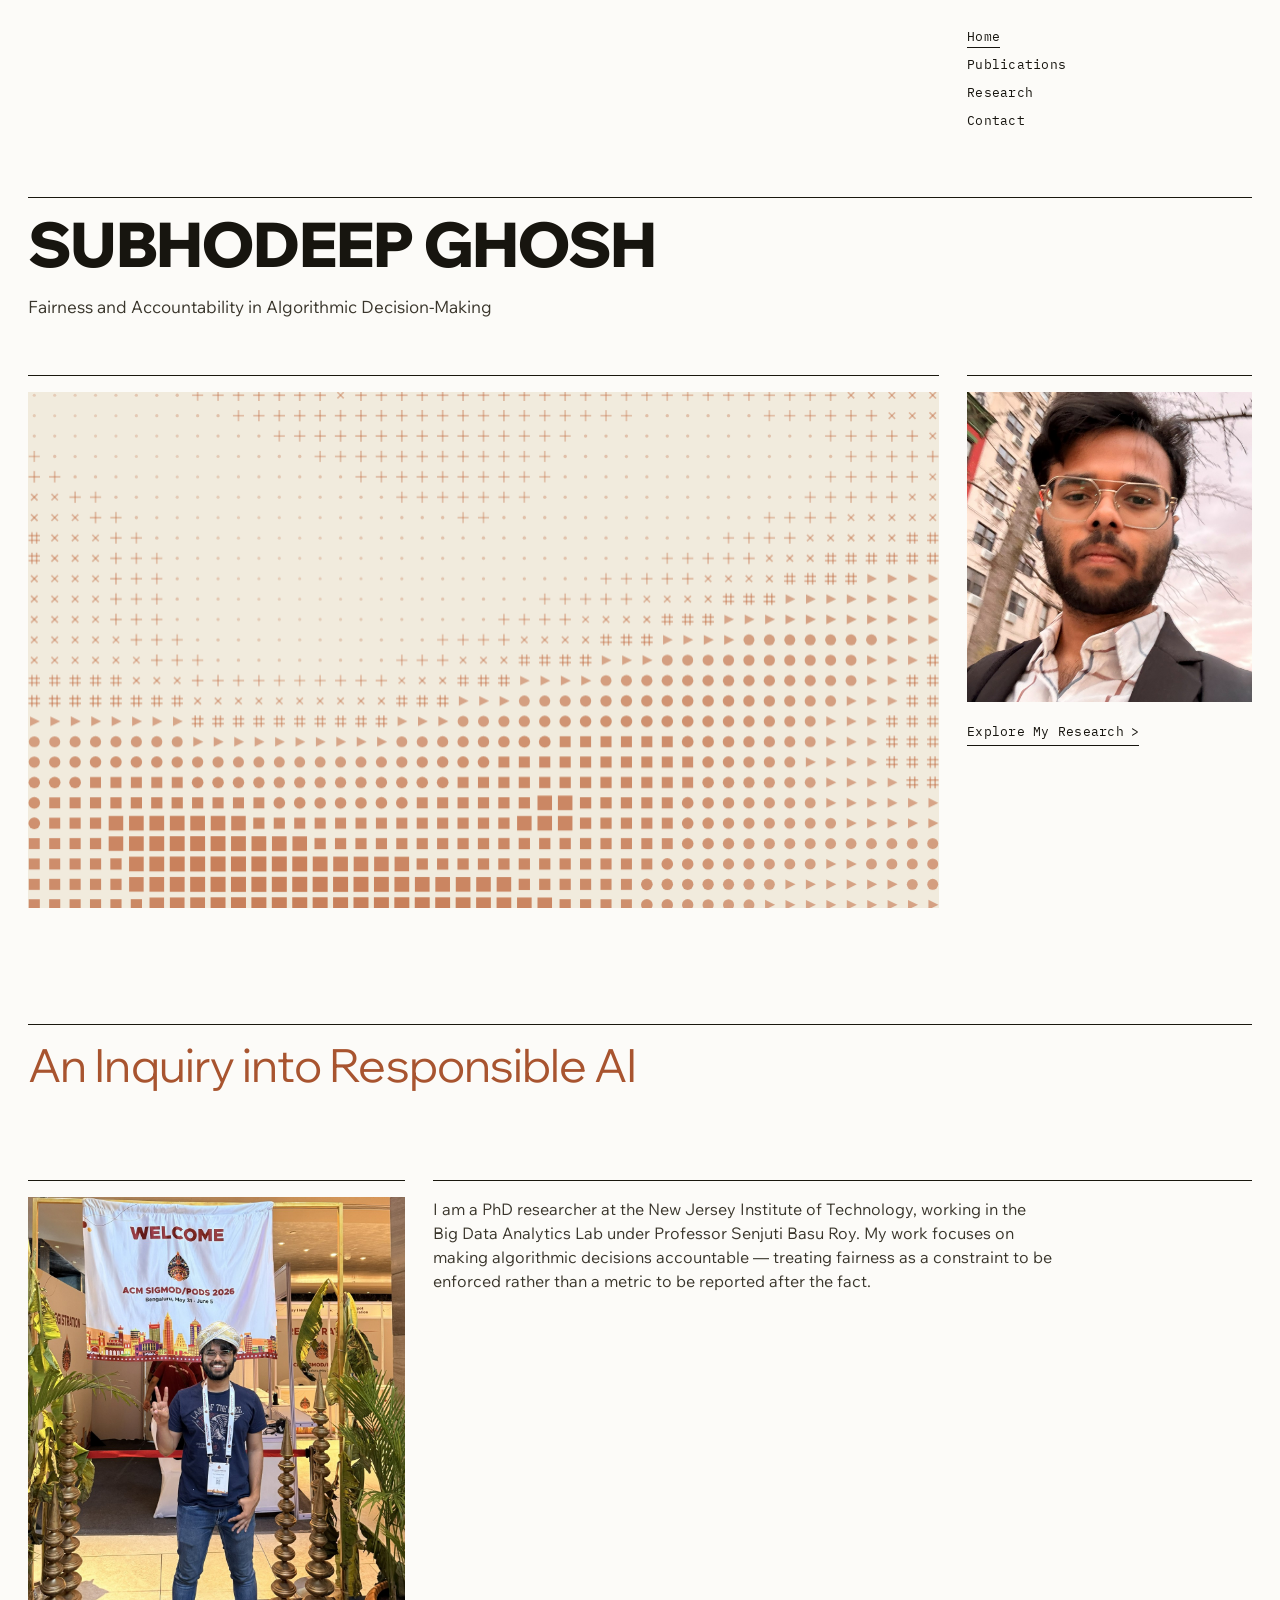
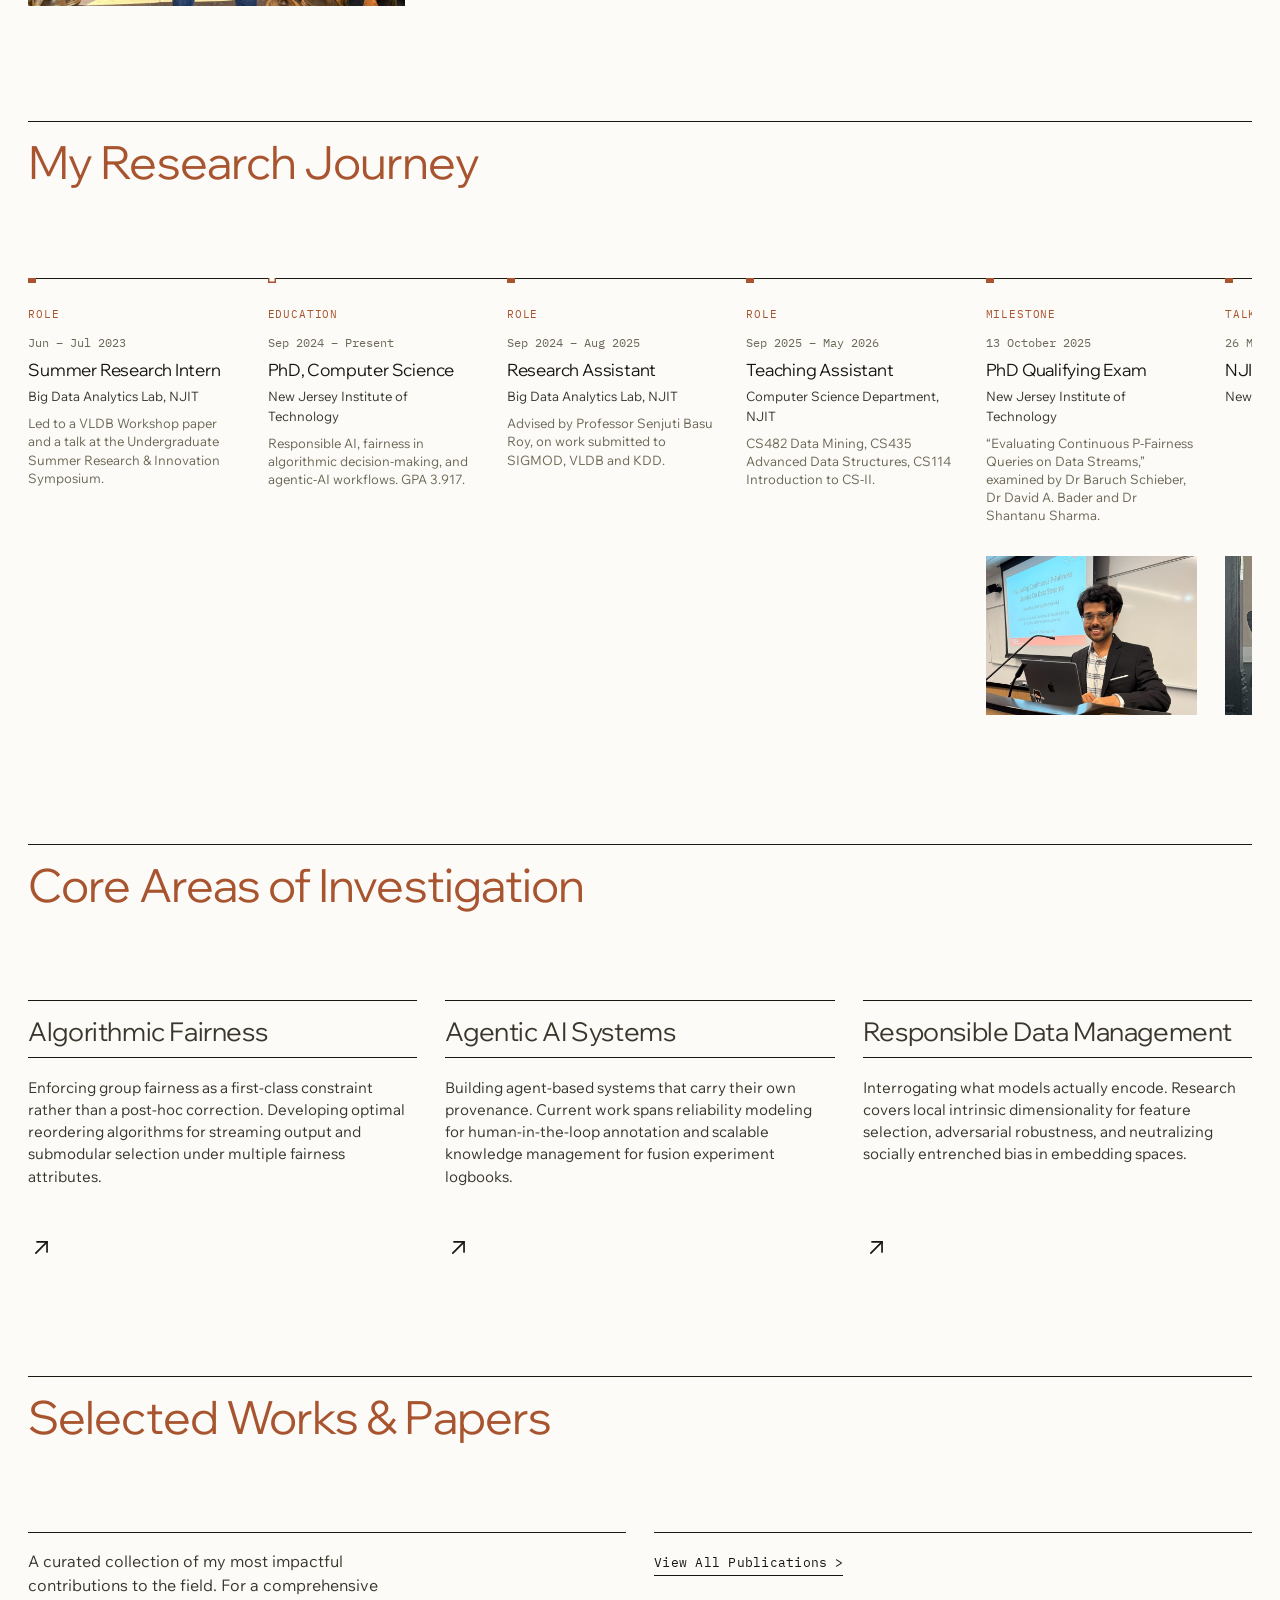
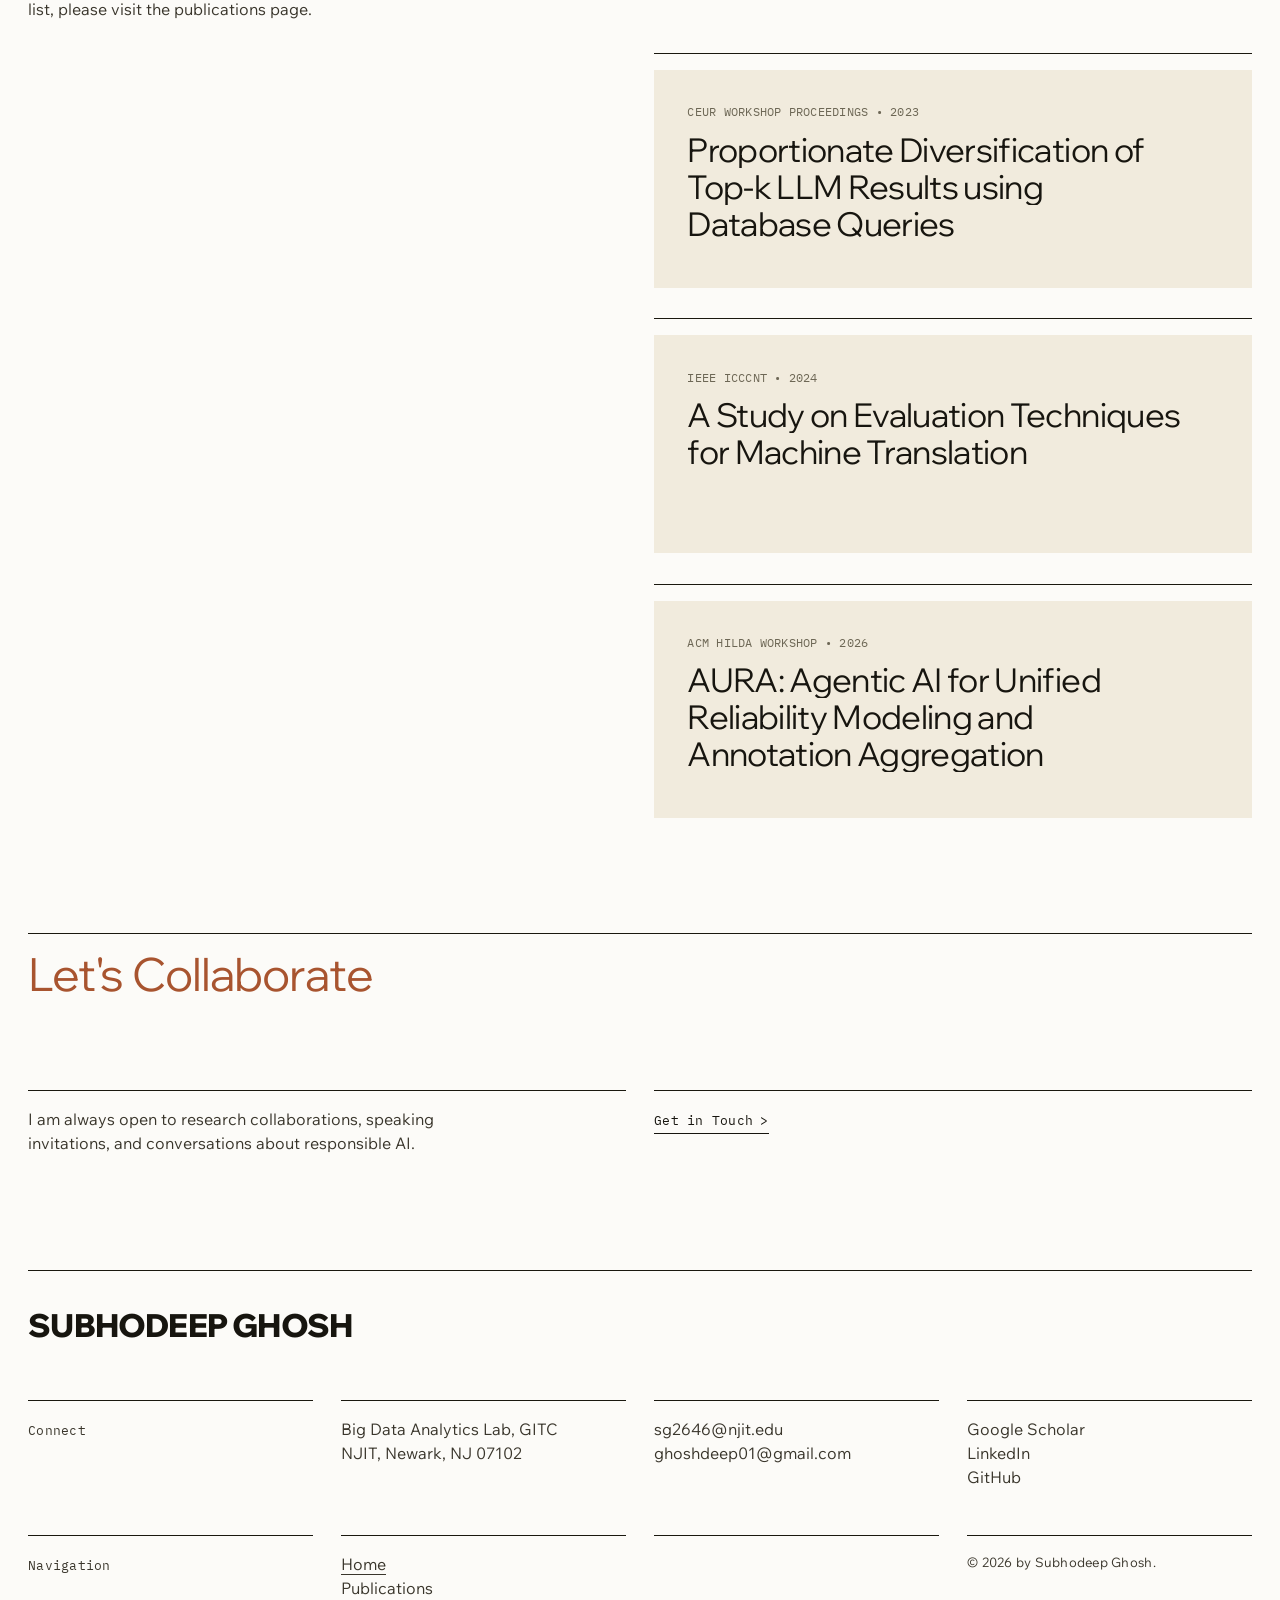
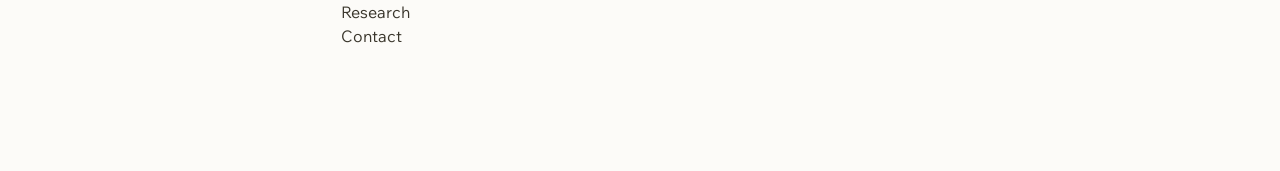
==== commit aac120c0: "Link Google Scholar and the lab; add publication structured data - Google Scholar joins LinkedIn and" ====
--- a/index.html
+++ b/index.html
@@ -6,11 +6,176 @@
 <title>Subhodeep Ghosh — Fairness and Accountability in Algorithmic Decision-Making</title>
 <meta name="description" content="PhD researcher at NJIT working on responsible AI, algorithmic fairness, and agentic-AI workflows.">
 
+<meta name="google-site-verification" content="p3j2X2B9PjmOAAdYvWLp9ekZyCzBJMn-lGBHvL-M8MQ">
+
+<link rel="canonical" href="https://subhodeep01.github.io/">
+<meta name="robots" content="index, follow, max-image-preview:large">
+<meta name="author" content="Subhodeep Ghosh">
+
+<meta property="og:type" content="profile">
+<meta property="og:site_name" content="Subhodeep Ghosh">
+<meta property="og:title" content="Subhodeep Ghosh — Fairness and Accountability in Algorithmic Decision-Making">
+<meta property="og:description" content="PhD researcher at NJIT working on responsible AI, algorithmic fairness, and agentic-AI workflows.">
+<meta property="og:url" content="https://subhodeep01.github.io/">
+<meta property="og:image" content="https://subhodeep01.github.io/assets/img/og-image.jpg">
+<meta property="og:image:width" content="1200">
+<meta property="og:image:height" content="630">
+<meta name="twitter:card" content="summary_large_image">
+<meta name="twitter:title" content="Subhodeep Ghosh — Fairness and Accountability in Algorithmic Decision-Making">
+<meta name="twitter:description" content="PhD researcher at NJIT working on responsible AI, algorithmic fairness, and agentic-AI workflows.">
+<meta name="twitter:image" content="https://subhodeep01.github.io/assets/img/og-image.jpg">
+
 <link rel="preconnect" href="https://fonts.googleapis.com">
 <link rel="preconnect" href="https://fonts.gstatic.com" crossorigin>
 <link href="https://fonts.googleapis.com/css2?family=Wix+Madefor+Display:wght@400..800&family=Wix+Madefor+Text:wght@400..600&family=IBM+Plex+Mono:wght@400;500&display=swap" rel="stylesheet">
 
 <link rel="stylesheet" href="assets/css/style.css">
+
+<script type="application/ld+json">
+{
+  "@context": "https://schema.org",
+  "@graph": [
+    {
+      "@context": "https://schema.org",
+      "@type": "Person",
+      "name": "Subhodeep Ghosh",
+      "url": "https://subhodeep01.github.io/",
+      "image": "https://subhodeep01.github.io/assets/img/portrait.jpg",
+      "jobTitle": "PhD Researcher",
+      "email": "mailto:sg2646@njit.edu",
+      "affiliation": {
+        "@type": "CollegeOrUniversity",
+        "name": "New Jersey Institute of Technology",
+        "url": "https://www.njit.edu/"
+      },
+      "alumniOf": {
+        "@type": "CollegeOrUniversity",
+        "name": "New Jersey Institute of Technology"
+      },
+      "knowsAbout": [
+        "Responsible AI",
+        "Algorithmic Fairness",
+        "Agentic AI",
+        "Responsible Data Management",
+        "Large Language Models"
+      ],
+      "sameAs": [
+        "https://scholar.google.com/citations?user=bw2cW1UAAAAJ&hl=en",
+        "https://github.com/Subhodeep01",
+        "https://www.linkedin.com/in/subhodeep-ghosh-461b14257/"
+      ],
+      "memberOf": {
+        "@type": "ResearchOrganization",
+        "name": "Big Data Analytics Lab",
+        "url": "https://research.njit.edu/bdal/people",
+        "parentOrganization": {
+          "@type": "CollegeOrUniversity",
+          "name": "New Jersey Institute of Technology"
+        }
+      },
+      "@id": "https://subhodeep01.github.io/#person"
+    },
+    {
+      "@type": "ScholarlyArticle",
+      "headline": "Proportionate Diversification of Top-k LLM Results using Database Queries",
+      "author": [
+        {
+          "@type": "Person",
+          "name": "T. On"
+        },
+        {
+          "@type": "Person",
+          "name": "Subhodeep Ghosh",
+          "@id": "https://subhodeep01.github.io/#person"
+        },
+        {
+          "@type": "Person",
+          "name": "M. Du"
+        },
+        {
+          "@type": "Person",
+          "name": "Senjuti Basu Roy"
+        }
+      ],
+      "datePublished": "2023",
+      "isPartOf": {
+        "@type": "Periodical",
+        "name": "CEUR Workshop Proceedings",
+        "issn": "1613-0073"
+      },
+      "url": "https://ceur-ws.org/Vol-3462/"
+    },
+    {
+      "@type": "ScholarlyArticle",
+      "headline": "A Study on Evaluation Techniques for Machine Translation",
+      "author": [
+        {
+          "@type": "Person",
+          "name": "Subhodeep Ghosh",
+          "@id": "https://subhodeep01.github.io/#person"
+        },
+        {
+          "@type": "Person",
+          "name": "A. Ghose"
+        },
+        {
+          "@type": "Person",
+          "name": "R. Chattopadhyay"
+        },
+        {
+          "@type": "Person",
+          "name": "D. Sarkar"
+        }
+      ],
+      "datePublished": "2024",
+      "isPartOf": {
+        "@type": "PublicationEvent",
+        "name": "15th International Conference on Computing Communication and Networking Technologies (ICCCNT)"
+      },
+      "identifier": "https://doi.org/10.1109/ICCCNT61001.2024.10723917",
+      "url": "https://doi.org/10.1109/ICCCNT61001.2024.10723917"
+    },
+    {
+      "@type": "ScholarlyArticle",
+      "headline": "AURA: Agentic AI for Unified Reliability Modeling and Annotation Aggregation",
+      "author": [
+        {
+          "@type": "Person",
+          "name": "Subhodeep Ghosh",
+          "@id": "https://subhodeep01.github.io/#person"
+        },
+        {
+          "@type": "Person",
+          "name": "S. Clarke"
+        },
+        {
+          "@type": "Person",
+          "name": "B. Divaaniaazar"
+        },
+        {
+          "@type": "Person",
+          "name": "M. Ishat-E-Rabban"
+        },
+        {
+          "@type": "Person",
+          "name": "Senjuti Basu Roy"
+        }
+      ],
+      "datePublished": "2026",
+      "isPartOf": {
+        "@type": "PublicationEvent",
+        "name": "Workshop on Human-In-the-Loop Data Analytics (HILDA '26)"
+      },
+      "publisher": {
+        "@type": "Organization",
+        "name": "Association for Computing Machinery"
+      },
+      "identifier": "https://doi.org/10.1145/3814573.3814946",
+      "url": "https://doi.org/10.1145/3814573.3814946"
+    }
+  ]
+}
+</script>
 </head>
 <body>
 
@@ -346,7 +511,7 @@
           </p>
         </div>
         <div class="rule-top reveal" data-delay="120">
-          <a class="arrow-link" href="mailto:ghoshdeep01@gmail.com">Get in Touch</a>
+          <a class="arrow-link" href="mailto:sg2646@njit.edu">Get in Touch</a>
         </div>
       </div>
 
@@ -373,8 +538,9 @@
         <a href="mailto:ghoshdeep01@gmail.com">ghoshdeep01@gmail.com</a>
       </div>
       <div class="footer-cell rule-top">
-        <a href="https://www.linkedin.com/in/subhodeep-ghosh-461b14257/" target="_blank" rel="noopener">LinkedIn</a><br>
-        <a href="https://github.com/Subhodeep01" target="_blank" rel="noopener">GitHub</a>
+        <a href="https://scholar.google.com/citations?user=bw2cW1UAAAAJ&amp;hl=en" target="_blank" rel="noopener me">Google Scholar</a><br>
+        <a href="https://www.linkedin.com/in/subhodeep-ghosh-461b14257/" target="_blank" rel="noopener me">LinkedIn</a><br>
+        <a href="https://github.com/Subhodeep01" target="_blank" rel="noopener me">GitHub</a>
       </div>
     </div>
 
